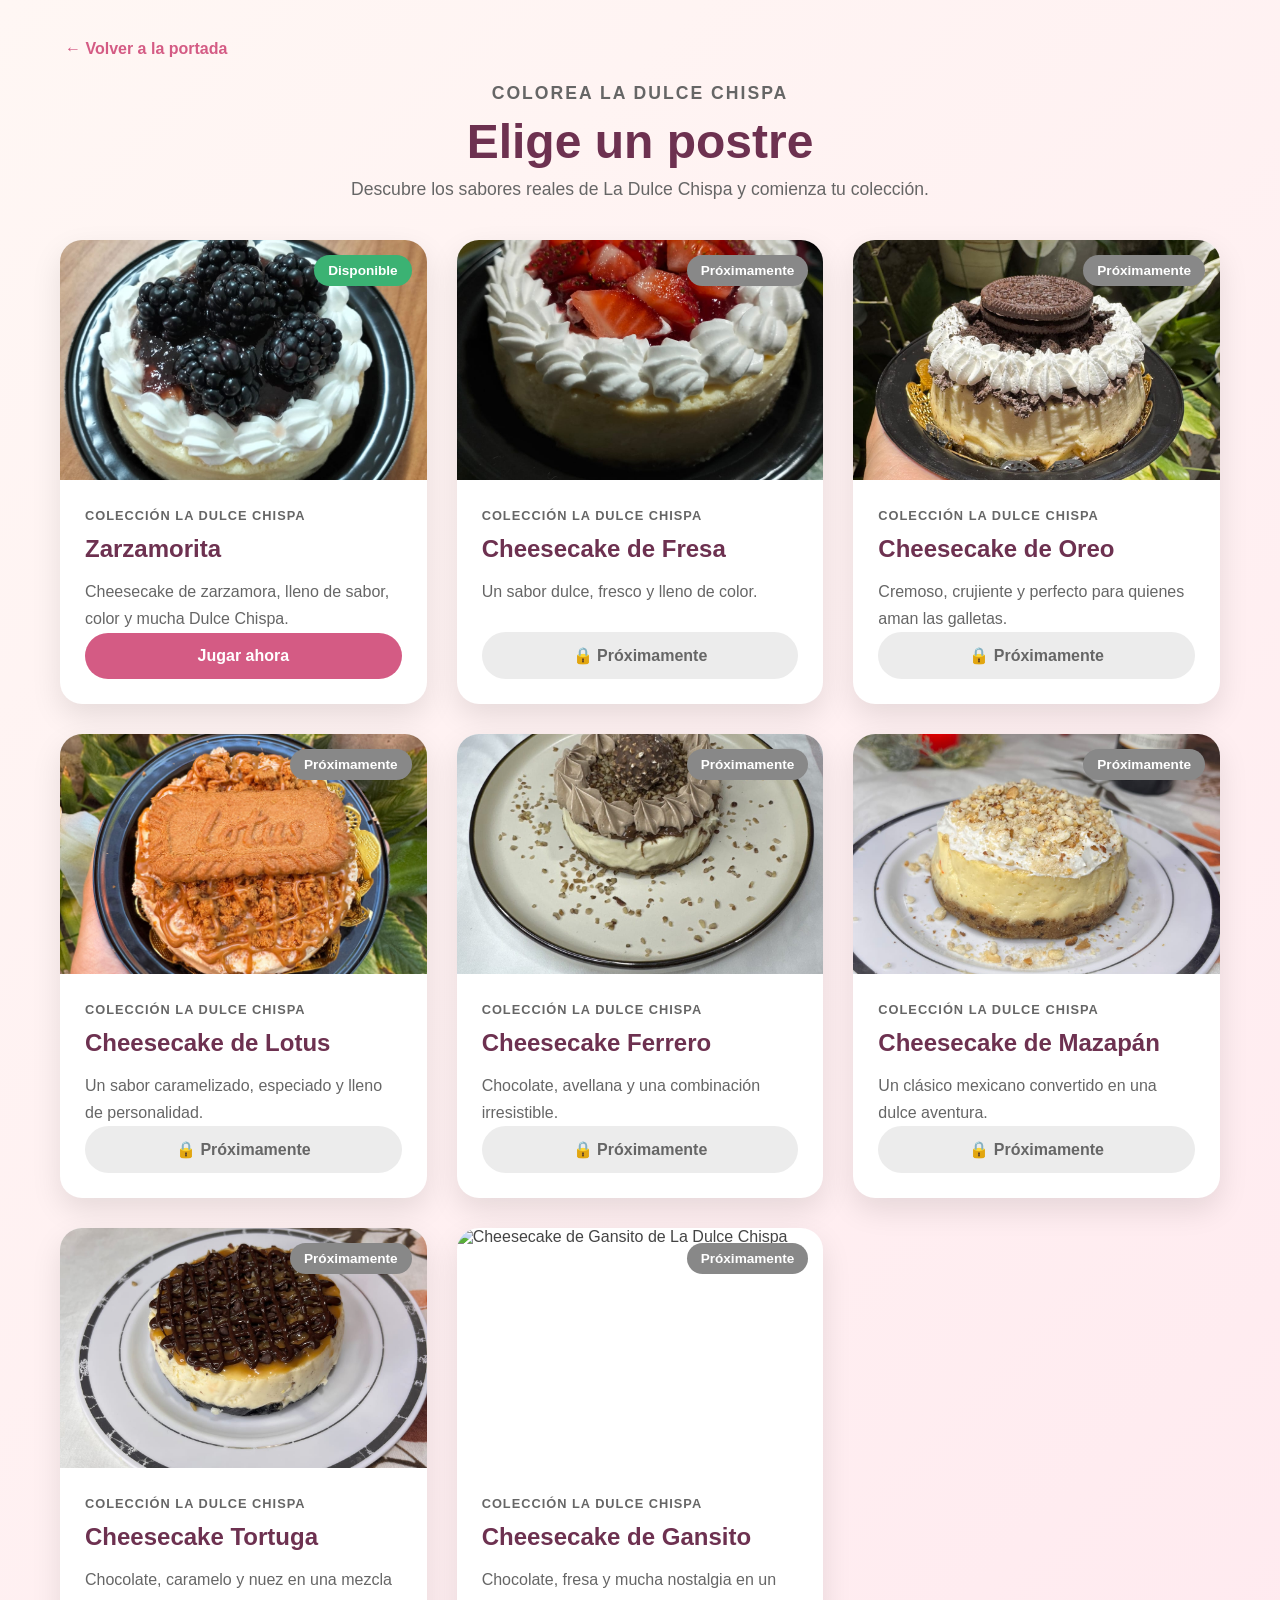
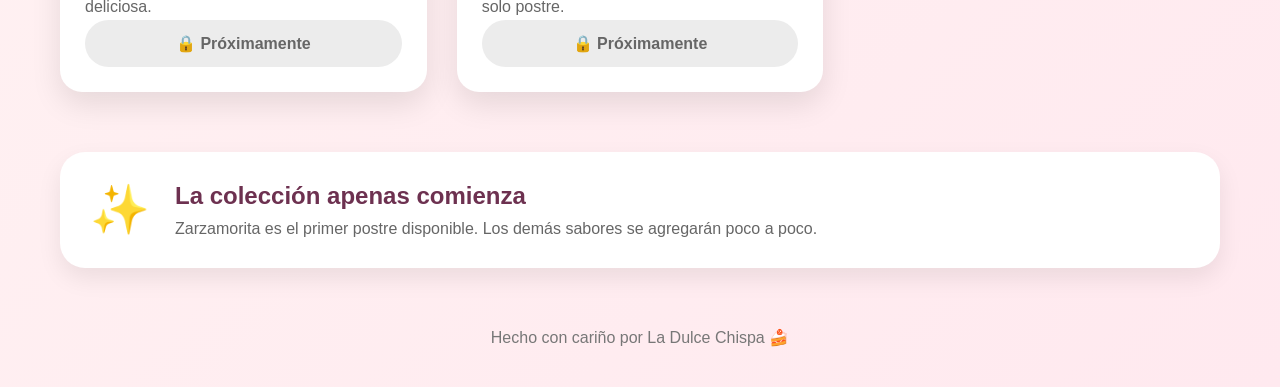
==== menu.html @ 00b52677 "Add files via upload" ====
<!DOCTYPE html>
<html lang="es">
<head>
  <meta charset="UTF-8">
  <meta name="viewport" content="width=device-width, initial-scale=1.0">

  <title>Elige un postre | La Dulce Chispa</title>

  <link rel="stylesheet" href="css/style.css">
</head>

<body class="pagina-menu">

  <header class="encabezado-menu">

    <a class="volver-portada" href="index.html">
      ← Volver a la portada
    </a>

    <div class="titulo-menu">

      <p class="marca-menu">
        Colorea La Dulce Chispa
      </p>

      <h1>
        Elige un postre
      </h1>

      <p>
        Descubre los sabores reales de La Dulce Chispa
        y comienza tu colección.
      </p>

    </div>

  </header>

  <main class="contenido-menu">

    <section class="coleccion-postres">

      <article class="tarjeta-postre tarjeta-disponible">

        <div class="imagen-tarjeta-postre">

          <img
            src="imagenes/zarzamorita.jpeg"
            alt="Cheesecake de zarzamora de La Dulce Chispa">

          <span class="estado-postre disponible">
            Disponible
          </span>

        </div>

        <div class="informacion-postre">

          <p class="numero-postre">
            Colección La Dulce Chispa
          </p>

          <h2>
            Zarzamorita
          </h2>

          <p>
            Cheesecake de zarzamora, lleno de sabor,
            color y mucha Dulce Chispa.
          </p>

          <a class="boton-jugar-postre" href="zarzamorita.html">
            Jugar ahora
          </a>

        </div>

      </article>

      <article class="tarjeta-postre tarjeta-bloqueada">

        <div class="imagen-tarjeta-postre">

          <img
            src="imagenes/fresa.jpeg"
            alt="Cheesecake de fresa de La Dulce Chispa">

          <span class="estado-postre proximamente">
            Próximamente
          </span>

        </div>

        <div class="informacion-postre">

          <p class="numero-postre">
            Colección La Dulce Chispa
          </p>

          <h2>
            Cheesecake de Fresa
          </h2>

          <p>
            Un sabor dulce, fresco y lleno de color.
          </p>

          <span class="boton-proximamente">
            🔒 Próximamente
          </span>

        </div>

      </article>

      <article class="tarjeta-postre tarjeta-bloqueada">

        <div class="imagen-tarjeta-postre">

          <img
            src="imagenes/oreo.jpeg"
            alt="Cheesecake de Oreo de La Dulce Chispa">

          <span class="estado-postre proximamente">
            Próximamente
          </span>

        </div>

        <div class="informacion-postre">

          <p class="numero-postre">
            Colección La Dulce Chispa
          </p>

          <h2>
            Cheesecake de Oreo
          </h2>

          <p>
            Cremoso, crujiente y perfecto para quienes aman las galletas.
          </p>

          <span class="boton-proximamente">
            🔒 Próximamente
          </span>

        </div>

      </article>

      <article class="tarjeta-postre tarjeta-bloqueada">

        <div class="imagen-tarjeta-postre">

          <img
            src="imagenes/lotus.jpeg"
            alt="Cheesecake de Lotus de La Dulce Chispa">

          <span class="estado-postre proximamente">
            Próximamente
          </span>

        </div>

        <div class="informacion-postre">

          <p class="numero-postre">
            Colección La Dulce Chispa
          </p>

          <h2>
            Cheesecake de Lotus
          </h2>

          <p>
            Un sabor caramelizado, especiado y lleno de personalidad.
          </p>

          <span class="boton-proximamente">
            🔒 Próximamente
          </span>

        </div>

      </article>

      <article class="tarjeta-postre tarjeta-bloqueada">

        <div class="imagen-tarjeta-postre">

          <img
            src="imagenes/ferrero.jpeg"
            alt="Cheesecake Ferrero de La Dulce Chispa">

          <span class="estado-postre proximamente">
            Próximamente
          </span>

        </div>

        <div class="informacion-postre">

          <p class="numero-postre">
            Colección La Dulce Chispa
          </p>

          <h2>
            Cheesecake Ferrero
          </h2>

          <p>
            Chocolate, avellana y una combinación irresistible.
          </p>

          <span class="boton-proximamente">
            🔒 Próximamente
          </span>

        </div>

      </article>

      <article class="tarjeta-postre tarjeta-bloqueada">

        <div class="imagen-tarjeta-postre">

          <img
            src="imagenes/mazapan.jpeg"
            alt="Cheesecake de mazapán de La Dulce Chispa">

          <span class="estado-postre proximamente">
            Próximamente
          </span>

        </div>

        <div class="informacion-postre">

          <p class="numero-postre">
            Colección La Dulce Chispa
          </p>

          <h2>
            Cheesecake de Mazapán
          </h2>

          <p>
            Un clásico mexicano convertido en una dulce aventura.
          </p>

          <span class="boton-proximamente">
            🔒 Próximamente
          </span>

        </div>

      </article>

      <article class="tarjeta-postre tarjeta-bloqueada">

        <div class="imagen-tarjeta-postre">

          <img
            src="imagenes/tortuga.jpeg"
            alt="Cheesecake Tortuga de La Dulce Chispa">

          <span class="estado-postre proximamente">
            Próximamente
          </span>

        </div>

        <div class="informacion-postre">

          <p class="numero-postre">
            Colección La Dulce Chispa
          </p>

          <h2>
            Cheesecake Tortuga
          </h2>

          <p>
            Chocolate, caramelo y nuez en una mezcla deliciosa.
          </p>

          <span class="boton-proximamente">
            🔒 Próximamente
          </span>

        </div>

      </article>

      <article class="tarjeta-postre tarjeta-bloqueada">

        <div class="imagen-tarjeta-postre">

          <img
            src="imagenes/gansito.jpeg"
            alt="Cheesecake de Gansito de La Dulce Chispa">

          <span class="estado-postre proximamente">
            Próximamente
          </span>

        </div>

        <div class="informacion-postre">

          <p class="numero-postre">
            Colección La Dulce Chispa
          </p>

          <h2>
            Cheesecake de Gansito
          </h2>

          <p>
            Chocolate, fresa y mucha nostalgia en un solo postre.
          </p>

          <span class="boton-proximamente">
            🔒 Próximamente
          </span>

        </div>

      </article>

    </section>

    <section class="mensaje-coleccion">

      <span>✨</span>

      <div>

        <h2>
          La colección apenas comienza
        </h2>

        <p>
          Zarzamorita es el primer postre disponible.
          Los demás sabores se agregarán poco a poco.
        </p>

      </div>

    </section>

  </main>

  <footer class="pie-menu">

    <p>
      Hecho con cariño por La Dulce Chispa 🍰
    </p>

  </footer>

</body>
</html>
---- css/style.css ----
* {
    margin: 0;
    padding: 0;
    box-sizing: border-box;
}

:root {
    --rosa-claro: #fff1f7;
    --rosa-suave: #ffd9e9;
    --rosa: #e94f98;
    --rosa-oscuro: #bd2f73;
    --morado: #5a2147;
    --morado-suave: #7a4166;
    --blanco: #ffffff;
    --gris: #f3edf1;
    --gris-texto: #74636e;
    --verde: #56844d;
    --sombra: 0 18px 45px rgba(90, 33, 71, 0.15);
}

body {
    min-height: 100vh;
    font-family: Arial, Helvetica, sans-serif;
    color: var(--morado);
    background:
        radial-gradient(circle at top left, #ffe1ef 0, transparent 35%),
        radial-gradient(circle at bottom right, #f3dfff 0, transparent 35%),
        var(--rosa-claro);
}

button,
a {
    font-family: inherit;
}

button {
    cursor: pointer;
}

.pagina-juego {
    padding-bottom: 40px;
}

.encabezado-juego {
    width: min(1200px, 94%);
    margin: 24px auto;
    padding: 20px 24px;
    display: grid;
    grid-template-columns: auto 1fr auto;
    gap: 20px;
    align-items: center;
    background: rgba(255, 255, 255, 0.92);
    border: 1px solid rgba(233, 79, 152, 0.16);
    border-radius: 24px;
    box-shadow: var(--sombra);
    backdrop-filter: blur(8px);
}

.boton-regresar,
.boton-reiniciar {
    min-height: 46px;
    padding: 12px 18px;
    border-radius: 14px;
    border: none;
    font-size: 15px;
    font-weight: 700;
    text-decoration: none;
    transition: transform 0.2s ease, box-shadow 0.2s ease;
}

.boton-regresar {
    color: var(--morado);
    background: var(--rosa-suave);
}

.boton-reiniciar {
    color: var(--blanco);
    background: var(--rosa);
    box-shadow: 0 8px 20px rgba(233, 79, 152, 0.28);
}

.boton-regresar:hover,
.boton-reiniciar:hover {
    transform: translateY(-2px);
}

.marca-juego {
    text-align: center;
}

.marca-superior {
    margin-bottom: 5px;
    color: var(--rosa-oscuro);
    font-size: 13px;
    font-weight: 800;
    letter-spacing: 1.6px;
    text-transform: uppercase;
}

.marca-juego h1 {
    margin-bottom: 6px;
    font-size: clamp(26px, 4vw, 42px);
    line-height: 1.05;
}

.marca-juego p:last-child {
    color: var(--gris-texto);
    font-size: 15px;
}

.contenedor-juego {
    width: min(1200px, 94%);
    margin: 0 auto;
    display: grid;
    grid-template-columns: minmax(0, 1fr) 320px;
    gap: 24px;
    align-items: start;
}

.panel-dibujo,
.panel-colores {
    background: rgba(255, 255, 255, 0.96);
    border: 1px solid rgba(233, 79, 152, 0.14);
    border-radius: 26px;
    box-shadow: var(--sombra);
}

.panel-dibujo {
    padding: 24px;
}

.panel-colores {
    position: sticky;
    top: 18px;
    padding: 24px;
}

.cabecera-panel {
    display: flex;
    justify-content: space-between;
    gap: 20px;
    align-items: center;
}

.etiqueta-paso {
    display: inline-block;
    margin-bottom: 8px;
    padding: 7px 11px;
    border-radius: 999px;
    color: var(--rosa-oscuro);
    background: var(--rosa-suave);
    font-size: 12px;
    font-weight: 800;
    letter-spacing: 0.6px;
    text-transform: uppercase;
}

.cabecera-panel h2,
.panel-colores h2 {
    font-size: clamp(21px, 3vw, 30px);
    line-height: 1.15;
}

.contador-progreso {
    min-width: 105px;
    padding: 10px 14px;
    text-align: center;
    background: var(--gris);
    border-radius: 16px;
}

.contador-progreso strong {
    display: block;
    color: var(--rosa-oscuro);
    font-size: 26px;
}

.contador-progreso span {
    color: var(--gris-texto);
    font-size: 12px;
}

.barra-progreso {
    width: 100%;
    height: 16px;
    margin: 20px 0 24px;
    overflow: hidden;
    background: #eadfe6;
    border-radius: 999px;
}

.relleno-progreso {
    width: 0;
    height: 100%;
    background: linear-gradient(90deg, var(--rosa), #a84ed5);
    border-radius: inherit;
    transition: width 0.35s ease;
}

.zona-ilustraciones {
    display: grid;
    grid-template-columns: minmax(0, 1.45fr) minmax(220px, 0.75fr);
    gap: 20px;
}

.tarjeta-ilustracion {
    padding: 18px;
    background: #fffafd;
    border: 1px solid #f0dce7;
    border-radius: 22px;
}

.tarjeta-ilustracion h3 {
    margin-bottom: 14px;
    font-size: 18px;
}

.contenedor-svg {
    min-height: 430px;
    display: grid;
    place-items: center;
    overflow: hidden;
    background:
        linear-gradient(45deg, #fff 25%, #fff8fc 25%, #fff8fc 50%, #fff 50%, #fff 75%, #fff8fc 75%);
    background-size: 24px 24px;
    border: 2px dashed #efbfd5;
    border-radius: 20px;
}

#dibujo-zarzamorita {
    width: 100%;
    height: 430px;
    display: block;
}

.mensaje-juego {
    min-height: 44px;
    margin-top: 14px;
    padding: 12px 14px;
    display: flex;
    align-items: center;
    justify-content: center;
    color: var(--morado);
    background: var(--rosa-suave);
    border-radius: 14px;
    font-size: 14px;
    font-weight: 700;
    text-align: center;
}

.tarjeta-referencia img {
    width: 100%;
    aspect-ratio: 4 / 5;
    object-fit: cover;
    border-radius: 18px;
    box-shadow: 0 12px 24px rgba(90, 33, 71, 0.16);
}

.tarjeta-referencia p {
    margin-top: 14px;
    color: var(--gris-texto);
    font-size: 14px;
    line-height: 1.5;
}

.instruccion-paleta {
    margin: 10px 0 18px;
    color: var(--gris-texto);
    font-size: 14px;
    line-height: 1.5;
}

.paleta {
    display: grid;
    grid-template-columns: repeat(4, 1fr);
    gap: 12px;
}

.color-paleta {
    position: relative;
    min-width: 0;
    padding: 0;
    border: 3px solid transparent;
    border-radius: 16px;
    background: transparent;
    transition: transform 0.2s ease, border-color 0.2s ease;
}

.color-paleta:hover {
    transform: translateY(-3px);
}

.color-paleta.seleccionado {
    border-color: var(--rosa);
    transform: scale(1.05);
}

.color-paleta span {
    width: 100%;
    aspect-ratio: 1;
    display: block;
    border: 1px solid rgba(90, 33, 71, 0.16);
    border-radius: 12px;
    box-shadow: 0 6px 14px rgba(90, 33, 71, 0.12);
}

.color-paleta small {
    position: absolute;
    right: -4px;
    bottom: -4px;
    width: 24px;
    height: 24px;
    display: grid;
    place-items: center;
    color: var(--blanco);
    background: var(--morado);
    border: 2px solid var(--blanco);
    border-radius: 50%;
    font-size: 11px;
    font-weight: 800;
}

.color-seleccionado {
    margin: 22px 0 16px;
    padding: 14px;
    display: flex;
    gap: 12px;
    align-items: center;
    background: var(--gris);
    border-radius: 16px;
}

#muestra-color {
    width: 44px;
    height: 44px;
    flex-shrink: 0;
    display: block;
    border: 2px solid var(--blanco);
    border-radius: 50%;
    box-shadow: 0 0 0 1px rgba(90, 33, 71, 0.15);
}

.color-seleccionado small {
    display: block;
    margin-bottom: 3px;
    color: var(--gris-texto);
}

.color-seleccionado strong {
    font-size: 15px;
}

.boton-secundario {
    width: 100%;
    min-height: 48px;
    padding: 12px 16px;
    color: var(--morado);
    background: var(--rosa-suave);
    border: none;
    border-radius: 14px;
    font-size: 15px;
    font-weight: 800;
    transition: transform 0.2s ease, background 0.2s ease;
}

.boton-secundario:hover {
    transform: translateY(-2px);
    background: #ffc5df;
}

.modal-premio {
    position: fixed;
    inset: 0;
    z-index: 1000;
    padding: 20px;
    display: none;
    place-items: center;
    background: rgba(54, 17, 43, 0.65);
    backdrop-filter: blur(7px);
}

.modal-premio.visible {
    display: grid;
}

.contenido-premio {
    width: min(460px, 100%);
    padding: 34px 28px;
    text-align: center;
    background: var(--blanco);
    border-radius: 28px;
    box-shadow: 0 28px 80px rgba(54, 17, 43, 0.35);
    animation: aparecerPremio 0.35s ease;
}

.confeti {
    margin-bottom: 14px;
    font-size: 30px;
}

.contenido-premio h2 {
    margin-bottom: 12px;
    font-size: 30px;
}

.contenido-premio > p:not(.marca-superior) {
    margin-bottom: 22px;
    color: var(--gris-texto);
    line-height: 1.6;
}

.boton-premio,
.boton-cerrar-modal {
    width: 100%;
    min-height: 50px;
    padding: 13px 18px;
    border: none;
    border-radius: 14px;
    font-size: 15px;
    font-weight: 800;
}

.boton-premio {
    margin-bottom: 10px;
    color: var(--blanco);
    background: linear-gradient(90deg, var(--rosa), #a84ed5);
    box-shadow: 0 10px 24px rgba(233, 79, 152, 0.28);
}

.boton-cerrar-modal {
    color: var(--morado);
    background: var(--gris);
}

@keyframes aparecerPremio {
    from {
        opacity: 0;
        transform: scale(0.9) translateY(15px);
    }

    to {
        opacity: 1;
        transform: scale(1) translateY(0);
    }
}

@media (max-width: 950px) {
    .contenedor-juego {
        grid-template-columns: 1fr;
    }

    .panel-colores {
        position: static;
    }

    .paleta {
        grid-template-columns: repeat(8, 1fr);
    }
}

@media (max-width: 760px) {
    .encabezado-juego {
        grid-template-columns: 1fr 1fr;
    }

    .marca-juego {
        grid-column: 1 / -1;
        grid-row: 1;
    }

    .boton-regresar {
        grid-column: 1;
        grid-row: 2;
        text-align: center;
    }

    .boton-reiniciar {
        grid-column: 2;
        grid-row: 2;
    }

    .zona-ilustraciones {
        grid-template-columns: 1fr;
    }

    .tarjeta-referencia {
        max-width: 420px;
        margin: 0 auto;
    }

    .paleta {
        grid-template-columns: repeat(4, 1fr);
    }
}

@media (max-width: 520px) {
    .encabezado-juego,
    .contenedor-juego {
        width: 95%;
    }

    .encabezado-juego {
        padding: 18px 14px;
    }

    .panel-dibujo,
    .panel-colores {
        padding: 16px;
        border-radius: 20px;
    }

    .cabecera-panel {
        align-items: flex-start;
    }

    .contador-progreso {
        min-width: 88px;
    }

    .contador-progreso strong {
        font-size: 22px;
    }

    .contenedor-svg {
        min-height: 320px;
    }

    #dibujo-zarzamorita {
        height: 320px;
    }
}
/*==================================================
=                 PORTADA PRINCIPAL                =
==================================================*/

.pagina-portada{
    margin:0;
    min-height:100vh;
    background:linear-gradient(135deg,#fff8f4,#ffe9ef);
    font-family:Arial,Helvetica,sans-serif;
    display:flex;
    justify-content:center;
    align-items:center;
    padding:30px;
}

.portada-principal{
    width:100%;
    max-width:1250px;
    background:#ffffff;
    border-radius:30px;
    overflow:hidden;
    display:flex;
    align-items:center;
    justify-content:space-between;
    gap:50px;
    box-shadow:0 20px 50px rgba(0,0,0,.12);
}

.portada-imagen{
    flex:1;
    display:flex;
    justify-content:center;
    align-items:center;
    padding:35px;
    background:#fff7fb;
}

.portada-imagen img{
    width:100%;
    max-width:550px;
    border-radius:20px;
    display:block;
}

.portada-contenido{
    flex:1;
    padding:60px;
}

.marca-superior{
    color:#d45b84;
    font-size:1rem;
    font-weight:bold;
    letter-spacing:2px;
    text-transform:uppercase;
    margin-bottom:18px;
}

.portada-contenido h1{
    font-size:3.2rem;
    color:#6d3150;
    margin:0 0 25px;
    line-height:1.15;
}

.texto-portada{
    font-size:1.2rem;
    line-height:1.8;
    color:#555;
    margin-bottom:40px;
}

.acciones-portada{
    display:flex;
    flex-wrap:wrap;
    gap:18px;
}

.boton-portada{
    text-decoration:none;
    padding:16px 34px;
    border-radius:50px;
    font-size:1rem;
    font-weight:bold;
    transition:.3s;
}

.boton-portada-principal{
    background:#d45b84;
    color:#fff;
}

.boton-portada-principal:hover{
    background:#bf416d;
    transform:translateY(-3px);
}

.boton-portada-secundario{
    border:2px solid #d45b84;
    color:#d45b84;
    background:#fff;
}

.boton-portada-secundario:hover{
    background:#d45b84;
    color:#fff;
}

.detalle-portada{
    margin-top:45px;
    display:flex;
    align-items:flex-start;
    gap:15px;
    background:#fff3f7;
    padding:20px;
    border-radius:18px;
}

.detalle-portada span{
    font-size:2rem;
}

.detalle-portada p{
    margin:0;
    color:#666;
    line-height:1.6;
}

@media (max-width:950px){

    .portada-principal{
        flex-direction:column;
    }

    .portada-contenido{
        padding:35px;
        text-align:center;
    }

    .acciones-portada{
        justify-content:center;
    }

    .detalle-portada{
        text-align:left;
    }

    .portada-contenido h1{
        font-size:2.3rem;
    }
}
/*==================================================
=                    MENÚ                          =
==================================================*/

.pagina-menu{
    margin:0;
    background:linear-gradient(135deg,#fff7f4,#ffe9ef);
    font-family:Arial,Helvetica,sans-serif;
    color:#444;
}

.encabezado-menu{
    max-width:1200px;
    margin:auto;
    padding:40px 25px 20px;
}

.volver-portada{
    display:inline-block;
    margin-bottom:25px;
    text-decoration:none;
    color:#d45b84;
    font-weight:bold;
    transition:.3s;
}

.volver-portada:hover{
    color:#b73d67;
}

.titulo-menu{
    text-align:center;
}

.marca-menu{
    color:#d45b84;
    font-weight:bold;
    letter-spacing:2px;
    text-transform:uppercase;
}

.titulo-menu h1{
    font-size:3rem;
    margin:10px 0;
    color:#6d3150;
}

.titulo-menu p{
    font-size:1.1rem;
    color:#666;
}

.contenido-menu{
    max-width:1200px;
    margin:auto;
    padding:20px;
}

.coleccion-postres{
    display:grid;
    grid-template-columns:repeat(auto-fit,minmax(300px,1fr));
    gap:30px;
}

.tarjeta-postre{
    background:#fff;
    border-radius:22px;
    overflow:hidden;
    box-shadow:0 12px 30px rgba(0,0,0,.10);
    transition:.35s;
    display:flex;
    flex-direction:column;
}

.tarjeta-postre:hover{
    transform:translateY(-10px);
    box-shadow:0 18px 40px rgba(0,0,0,.18);
}

.imagen-tarjeta-postre{
    position:relative;
}

.imagen-tarjeta-postre img{
    width:100%;
    height:240px;
    object-fit:cover;
    display:block;
}

.estado-postre{
    position:absolute;
    top:15px;
    right:15px;
    padding:8px 14px;
    border-radius:30px;
    color:white;
    font-size:.85rem;
    font-weight:bold;
}

.disponible{
    background:#3bb273;
}

.proximamente{
    background:#888;
}

.informacion-postre{
    padding:25px;
    display:flex;
    flex-direction:column;
    flex:1;
}

.numero-postre{
    color:#d45b84;
    font-weight:bold;
    text-transform:uppercase;
    font-size:.8rem;
    letter-spacing:1px;
}

.informacion-postre h2{
    margin:8px 0 15px;
    color:#6d3150;
}

.informacion-postre p{
    line-height:1.7;
    color:#666;
}

.boton-jugar-postre{
    margin-top:auto;
    background:#d45b84;
    color:white;
    text-align:center;
    text-decoration:none;
    padding:14px;
    border-radius:40px;
    font-weight:bold;
    transition:.3s;
}

.boton-jugar-postre:hover{
    background:#bc476f;
}

.boton-proximamente{
    margin-top:auto;
    background:#ececec;
    color:#666;
    text-align:center;
    padding:14px;
    border-radius:40px;
    font-weight:bold;
}

.mensaje-coleccion{
    margin-top:60px;
    background:white;
    border-radius:25px;
    padding:30px;
    display:flex;
    align-items:center;
    gap:25px;
    box-shadow:0 10px 25px rgba(0,0,0,.08);
}

.mensaje-coleccion span{
    font-size:3rem;
}

.mensaje-coleccion h2{
    margin:0;
    color:#6d3150;
}

.mensaje-coleccion p{
    margin-top:10px;
    color:#666;
}

.pie-menu{
    text-align:center;
    padding:40px 20px;
    color:#777;
}

@media(max-width:768px){

    .titulo-menu h1{
        font-size:2.2rem;
    }

    .mensaje-coleccion{
        flex-direction:column;
        text-align:center;
    }

}
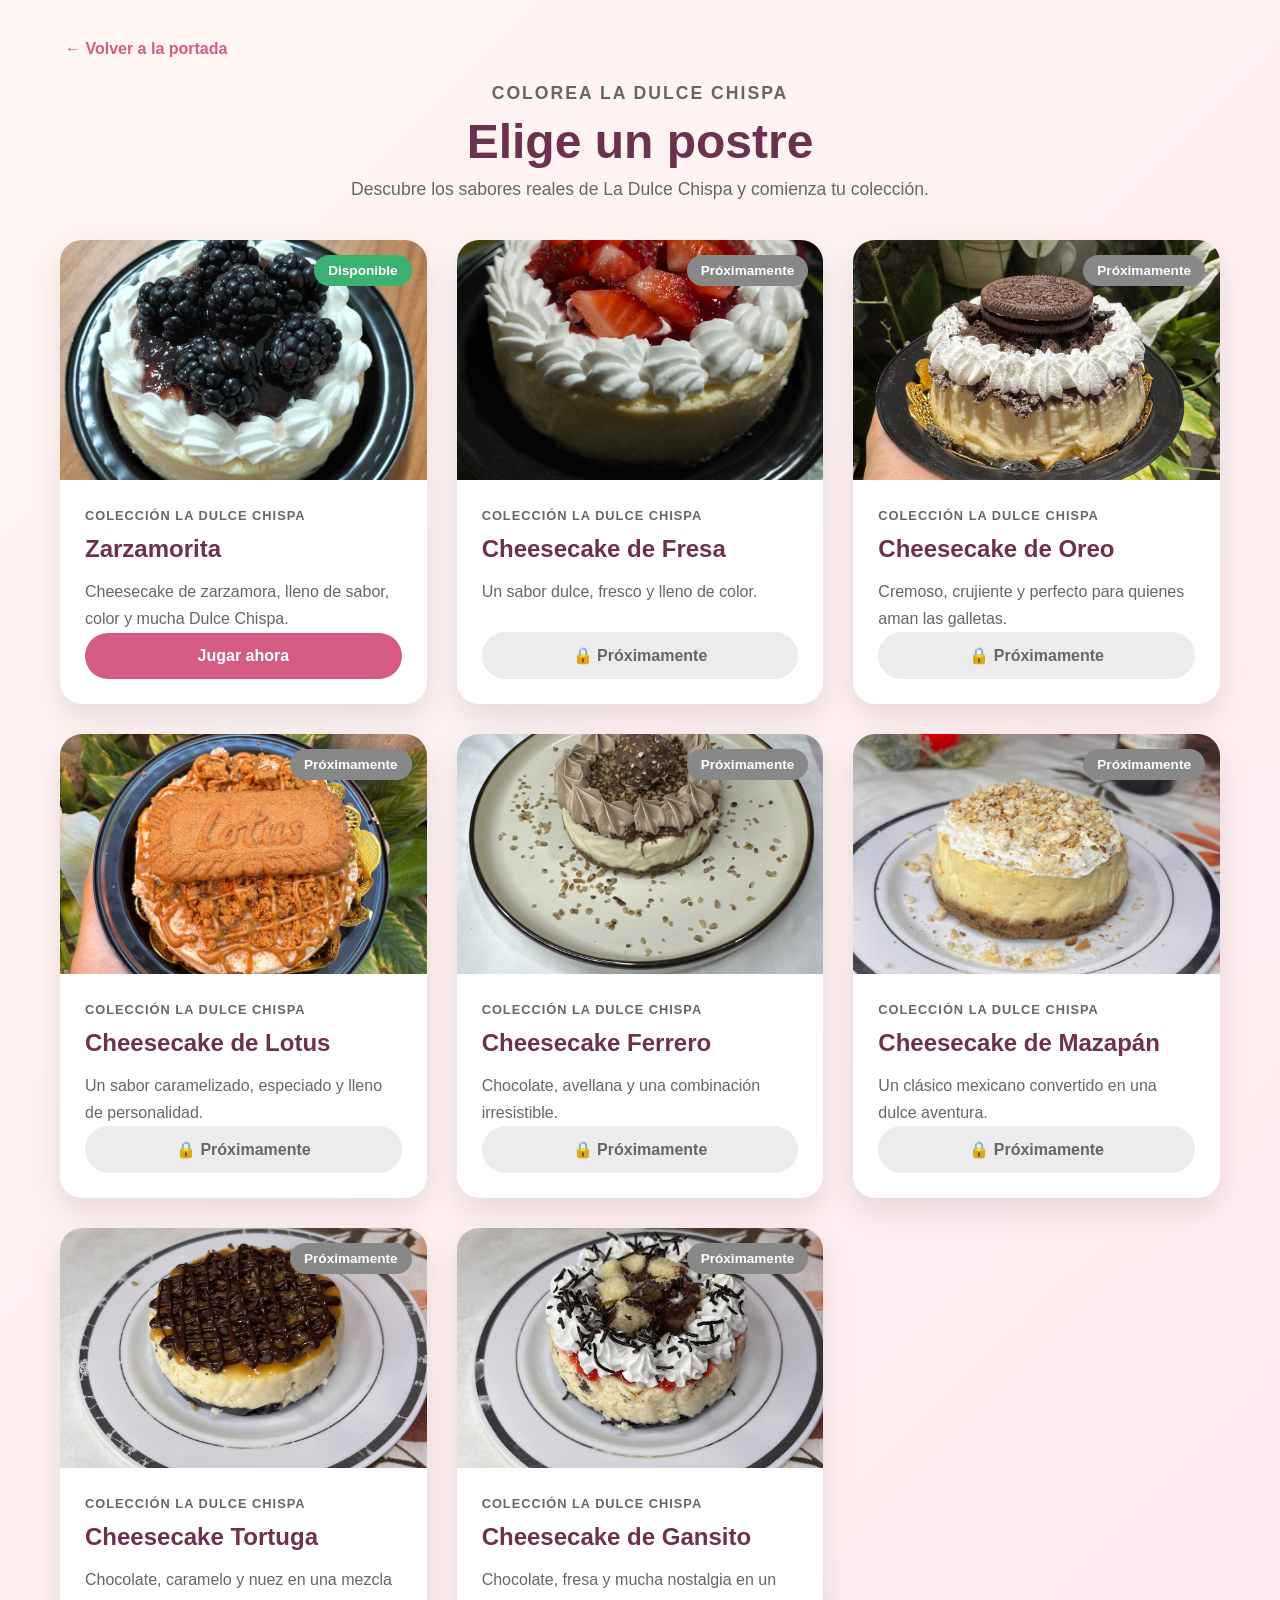
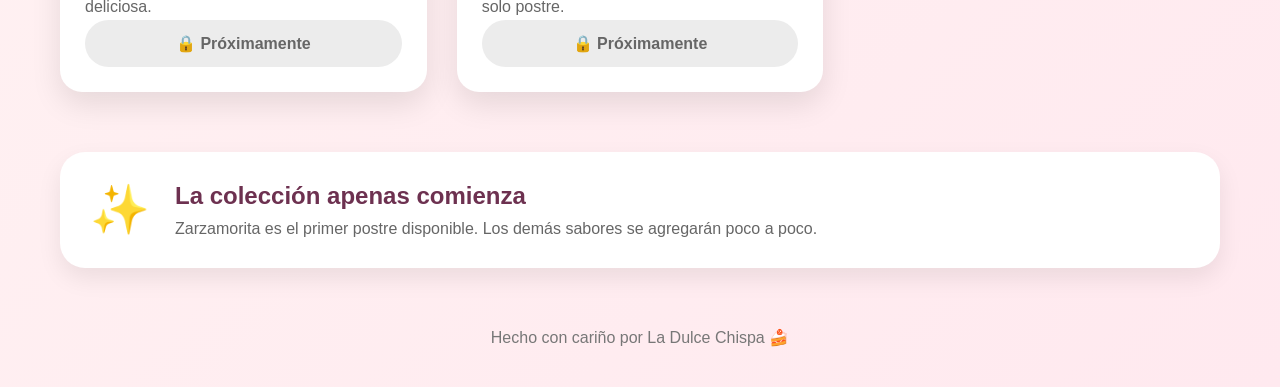
==== commit eee869f3: "Add files via upload" ====
--- a/menu.html
+++ b/menu.html
@@ -298,7 +298,7 @@
         <div class="imagen-tarjeta-postre">
 
           <img
-            src="imagenes/gansito.jpeg"
+            src="imagenes/gansito.JPG"
             alt="Cheesecake de Gansito de La Dulce Chispa">
 
           <span class="estado-postre proximamente">
